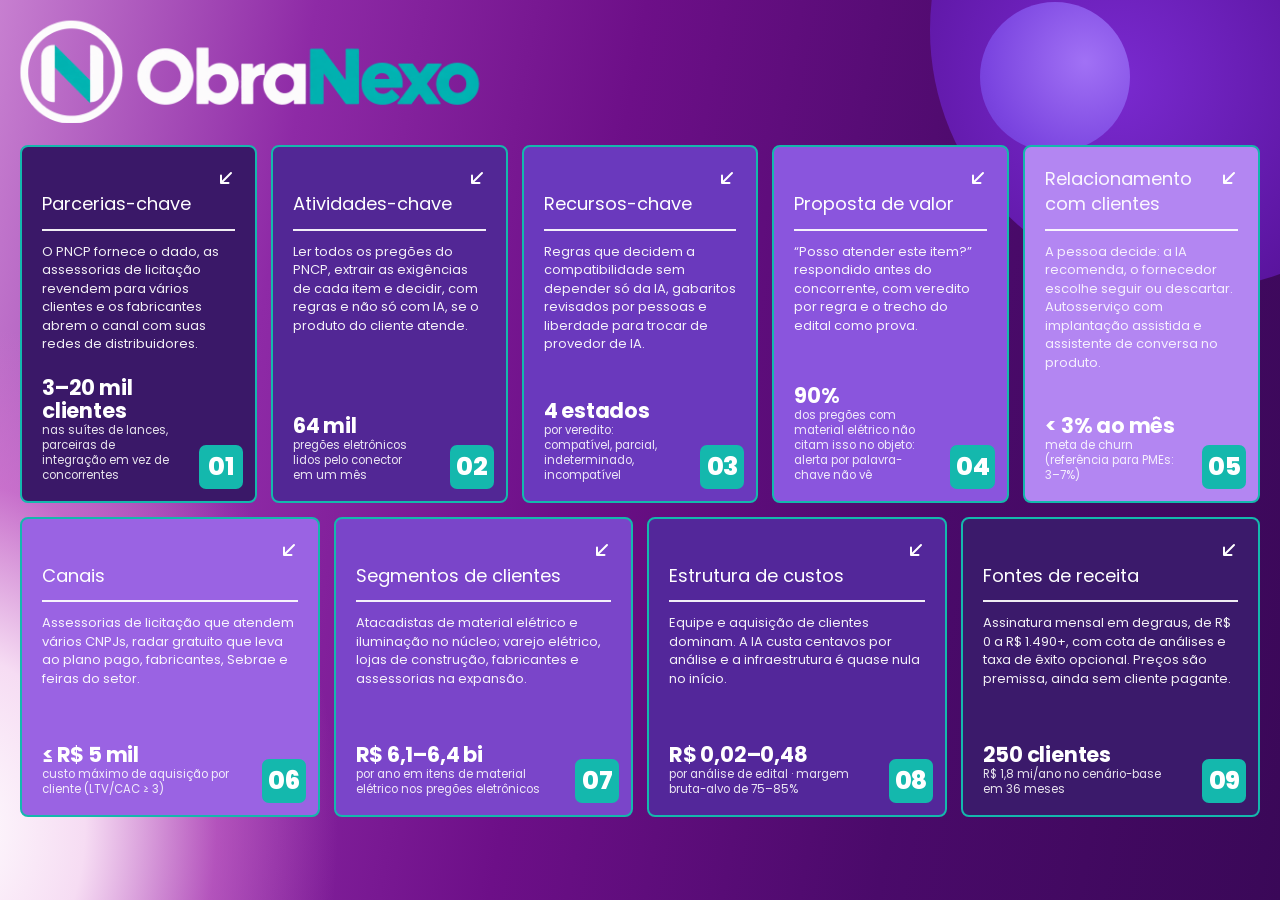
==== docs/index.html @ 1417b8d1 "docs(canvas): número-âncora de Parcerias-chave passa a ser a base de clientes das suítes de lances C" ====
<!doctype html>
<html lang="pt-BR">
<head>
<meta charset="utf-8">
<meta name="viewport" content="width=device-width,initial-scale=1">
<title>Canvas ObraNexo</title>
<link rel="preconnect" href="https://fonts.googleapis.com">
<link rel="preconnect" href="https://fonts.gstatic.com" crossorigin>
<link rel="stylesheet" href="https://fonts.googleapis.com/css2?family=Poppins:wght@400;500;600;700;800&display=swap">
<style>
/* Layout: logo no topo → grade de 9 cartões (5 em cima, 4 embaixo) sobre degradê roxo, seguindo o template do Canva → cada cartão traz resumo e um número-âncora; a seta abre o detalhe em janela */
:root {
  --fundo: #4a0a6a;
  --fundo-escuro: #2c0646;
  --branco: #ffffff;
  --texto: #f3ecff;
  --texto-2: #dccbf5;
  --teal: #14b8ad;
  --teal-escuro: #0e6f69;
  --lavanda: #f1e8ff;
  --roxo-selo: #6a2fb8;
  --c1: #3a1868; --c2: #522795; --c3: #6a39bd; --c4: #8a55dd; --c5: #b386f2;
  --c6: #9a63e3; --c7: #7a45c9; --c8: #53279a; --c9: #3b1a6b;
  --t-fato: #a9d0ff; --t-proprio: #6ff0e4; --t-estim: #ffd583; --t-prem: #ecd2ff; --t-interno: #d6cce6;
  --f-corpo: 'Poppins', system-ui, -apple-system, 'Segoe UI', sans-serif;
  color-scheme: dark;
}
* { box-sizing: border-box; }
html { background: var(--fundo-escuro); }
body {
  margin: 0; min-height: 100vh; font-family: var(--f-corpo); color: var(--texto); font-size: 14px; line-height: 1.45;
  background:
    radial-gradient(ellipse 38% 70% at -4% 92%, #ffffff 0%, #f6dcf3 28%, rgba(214, 120, 210, 0.55) 55%, rgba(160, 60, 180, 0) 80%),
    linear-gradient(100deg, #c77fd0 0%, #8e2aa6 22%, #6d0f88 45%, #4a0a6a 72%, #3a0858 100%);
  background-color: var(--fundo);
  padding-left: max(16px, env(safe-area-inset-left, 0px)); padding-right: max(16px, env(safe-area-inset-right, 0px));
  padding-block: 20px 36px;
  position: relative; overflow-x: hidden; -webkit-font-smoothing: antialiased;
}
/* esferas do canto superior direito */
body::before, body::after { content: ""; position: absolute; border-radius: 50%; pointer-events: none; z-index: 0; }
body::before {
  width: 520px; height: 520px; right: -170px; top: -230px;
  background: radial-gradient(circle at 35% 60%, #7a2ad0 0%, #5a149e 55%, #43107a 100%);
}
body::after {
  width: 150px; height: 150px; right: 150px; top: 2px;
  background: radial-gradient(circle at 70% 40%, #a171f5 0%, #7b45e0 70%, #6b35d0 100%);
}

.palco { position: relative; z-index: 1; max-width: 1240px; margin: 0 auto; display: grid; gap: 22px; }

.logo { width: min(460px, 82vw); aspect-ratio: 1780 / 400; position: relative; overflow: hidden; max-width: 100%; }
.logo img { position: absolute; width: 112.36%; max-width: none; left: -6.18%; top: -28.75%; }
.logo h1 { position: absolute; width: 1px; height: 1px; overflow: hidden; clip: rect(0 0 0 0); margin: 0; }

.grade { display: grid; grid-template-columns: repeat(20, minmax(0, 1fr)); gap: 14px; }
.cartao { grid-column: span 4; }
.cartao.baixo { grid-column: span 5; }

.cartao {
  position: relative; min-width: 0; min-height: 300px;
  background: var(--cor); border: 2px solid var(--teal); border-radius: 8px;
  padding: 20px 20px 18px; display: flex; flex-direction: column; gap: 12px;
  cursor: pointer; transition: transform .18s ease, box-shadow .18s ease;
}
.cartao:hover { transform: translateY(-3px); box-shadow: 0 14px 30px rgba(20, 0, 40, 0.35); }
.cartao h2 {
  margin: 0; padding-right: 30px; font-size: 18px; font-weight: 400; line-height: 1.38; color: var(--branco);
  min-height: 2.76em; text-wrap: balance; display: flex; align-items: flex-end;
}
.cartao .regua { height: 2px; background: var(--branco); opacity: .92; }
.cartao p { margin: 0; font-size: 13px; line-height: 1.42; color: var(--branco); opacity: .93; }
.c5 p, .c5 h2 { color: #fbf7ff; }

/* número-âncora do cartão, à esquerda do selo */
.destaque { margin-top: auto; padding: 10px 62px 0 0; display: grid; gap: 1px; min-height: 48px; }
.destaque b { font-size: 21px; font-weight: 700; line-height: 1.1; color: var(--branco); letter-spacing: -0.01em; font-variant-numeric: tabular-nums; }
.destaque span { font-size: 11.5px; line-height: 1.3; color: var(--branco); opacity: .88; }

.seta {
  position: absolute; top: 16px; right: 14px; width: 30px; height: 30px; border: 0; border-radius: 6px;
  background: transparent; color: var(--branco); cursor: pointer; display: grid; place-items: center; padding: 0;
  transition: background .15s ease, transform .2s ease;
}
.seta svg { width: 16px; height: 16px; }
.cartao:hover .seta { background: rgba(255, 255, 255, 0.16); transform: rotate(180deg); }
.seta:focus-visible { outline: 2px solid var(--branco); outline-offset: 2px; }

.selo {
  position: absolute; right: 12px; bottom: 12px; min-width: 44px; height: 44px; padding: 0 6px; border-radius: 7px;
  display: grid; place-items: center; font-weight: 800; font-size: 25px; letter-spacing: -0.02em;
  font-variant-numeric: tabular-nums; background: var(--teal); color: var(--branco);
}

.c1 { --cor: var(--c1); } .c2 { --cor: var(--c2); } .c3 { --cor: var(--c3); } .c4 { --cor: var(--c4); } .c5 { --cor: var(--c5); }
.c6 { --cor: var(--c6); } .c7 { --cor: var(--c7); } .c8 { --cor: var(--c8); } .c9 { --cor: var(--c9); }

/* Janela de detalhe */
dialog {
  width: min(640px, calc(100vw - 32px)); max-height: calc(100vh - 48px); padding: 0; border: 2px solid var(--teal); border-radius: 10px;
  background: var(--c1); color: var(--texto); overflow: auto;
}
dialog::backdrop { background: rgba(28, 4, 48, 0.62); backdrop-filter: blur(3px); }
.det { display: grid; gap: 16px; padding: 24px 24px 26px; }
.det-topo { display: flex; align-items: center; gap: 14px; }
.det-topo .selo { position: static; flex: none; }
.det-topo h2 { margin: 0; font-size: 22px; font-weight: 500; line-height: 1.25; color: var(--branco); flex: 1; text-wrap: balance; }
.fechar {
  flex: none; width: 36px; height: 36px; border-radius: 8px; border: 1px solid rgba(255, 255, 255, 0.3);
  background: transparent; color: var(--branco); font: 500 20px/1 var(--f-corpo); cursor: pointer;
}
.fechar:hover { background: rgba(255, 255, 255, 0.12); }
.fechar:focus-visible { outline: 2px solid var(--teal); outline-offset: 2px; }
.det .regua { height: 2px; background: var(--branco); opacity: .9; }
.det .resumo { margin: 0; font-size: 15px; font-weight: 500; color: var(--branco); max-width: 60ch; }
.det h3 { margin: 0; font-size: 12px; font-weight: 600; letter-spacing: .08em; text-transform: uppercase; color: var(--t-proprio); }
.secao { display: grid; gap: 9px; padding-top: 6px; border-top: 1px solid rgba(255, 255, 255, 0.14); }
.det ul { margin: 0; padding: 0; list-style: none; display: grid; gap: 9px; }
.det li { position: relative; padding-left: 18px; font-size: 13.5px; color: var(--texto); }
.det li::before { content: ""; position: absolute; left: 0; top: .6em; width: 7px; height: 7px; border-radius: 2px; background: var(--teal); }
.det li small { display: block; color: var(--texto-2); font-size: 12.5px; }
.det li .tag { margin-left: 6px; }
.det .nota { margin: 0; font-size: 12.5px; color: var(--texto-2); }
.ancoras { display: grid; gap: 10px; }
.ancora { border: 1px solid rgba(255, 255, 255, 0.18); border-radius: 8px; padding: 12px 14px; display: grid; gap: 3px; background: rgba(255, 255, 255, 0.05); }
.ancora b { font-size: 20px; font-weight: 700; color: var(--branco); letter-spacing: -0.01em; font-variant-numeric: tabular-nums; }
.ancora span { font-size: 12.5px; color: var(--texto-2); }
.tag { font-size: 10.5px; font-weight: 600; letter-spacing: .07em; text-transform: uppercase; white-space: nowrap; }
.tag::before { content: "● "; }
.t-fato { color: var(--t-fato); } .t-proprio { color: var(--t-proprio); } .t-estim { color: var(--t-estim); }
.t-prem { color: var(--t-prem); } .t-interno { color: var(--t-interno); }
.planos { display: grid; grid-template-columns: repeat(4, minmax(0, 1fr)); gap: 8px; }
.plano { border: 1px solid rgba(255, 255, 255, 0.22); border-radius: 8px; padding: 10px; display: grid; gap: 1px; }
.plano b { font-size: 16px; color: var(--branco); font-variant-numeric: tabular-nums; }
.plano span { font-size: 12px; color: var(--texto-2); }

@media (max-width: 1080px) {
  .grade { grid-template-columns: repeat(6, minmax(0, 1fr)); }
  .cartao, .cartao.baixo { grid-column: span 2; }
  .cartao.baixo.par { grid-column: span 3; }
}
@media (max-width: 760px) {
  .grade { grid-template-columns: repeat(2, minmax(0, 1fr)); }
  .cartao, .cartao.baixo, .cartao.baixo.par { grid-column: span 1; }
  .cartao.ultimo { grid-column: span 2; }
  body::before { width: 340px; height: 340px; right: -150px; top: -170px; }
  body::after { width: 90px; height: 90px; right: 90px; top: 4px; }
}
@media (max-width: 480px) {
  .grade { grid-template-columns: 1fr; }
  .cartao.ultimo { grid-column: span 1; }
  .cartao { min-height: 0; }
  .planos { grid-template-columns: repeat(2, minmax(0, 1fr)); }
}
@media (prefers-reduced-motion: reduce) {
  .cartao, .seta { transition: none; }
  .cartao:hover { transform: none; }
  .cartao:hover .seta { transform: none; }
}
</style>
</head>
<body>

<main class="palco">
  <div class="logo"><img src="[data-uri]" alt=""><h1>ObraNexo · Business Model Canvas</h1></div>
  <section class="grade" id="grade" aria-label="Business Model Canvas do ObraNexo"></section>
</main>

<dialog id="janela" aria-labelledby="det-titulo">
  <div class="det" id="det"></div>
</dialog>

<script>
const T = {
  fato: ['t-fato', 'fato publicado'],
  proprio: ['t-proprio', 'dado próprio · PNCP'],
  estim: ['t-estim', 'estimativa'],
  prem: ['t-prem', 'premissa a validar'],
  interno: ['t-interno', 'dado interno, não auditado']
};

const BLOCOS = [
  {
    titulo: 'Parcerias-chave',
    resumo: 'O PNCP fornece o dado, as assessorias de licitação revendem para vários clientes e os fabricantes abrem o canal com suas redes de distribuidores.',
    destaque: ['3–20 mil clientes', 'nas suítes de lances, parceiras de integração em vez de concorrentes'],
    itens: [
      ['PNCP / MGI', 'dados abertos que viabilizam o modelo (Lei 14.133, art. 174)'],
      ['Assessorias de licitação', 'revenda para vários clientes'],
      ['AKCIT / Embrapii, FAPEG e Finep', 'P&D e fomento'],
      ['Google, Anthropic e Groq', 'vários provedores de IA, com troca automática'],
      ['GCP', 'hospedagem e execução'],
      ['Fabricantes, ABILUX, ABINEE, Sebrae e INMETRO', 'canal, catálogos e normas'],
      ['Suítes de lances', 'integração em vez de disputa']
    ],
    ancoras: [
      ['3–20 mil clientes', 'declarados pelas suítes de lances, que o ObraNexo quer integrar em vez de disputar', 'fato'],
      ['R$ 85,4 mil', 'Centelha GO por projeto · Embrapii financia até 50% sem reembolso', 'fato']
    ]
  },
  {
    titulo: 'Atividades-chave',
    resumo: 'Ler todos os pregões do PNCP, extrair as exigências de cada item e decidir, com regras e não só com IA, se o produto do cliente atende.',
    destaque: ['64 mil', 'pregões eletrônicos lidos pelo conector em um mês'],
    itens: [
      ['Conector PNCP e observatório do nicho', 'prospecção diária de pregões e itens'],
      ['Orquestração dos agentes de IA', 'sete agentes na análise completa de um edital'],
      ['Motor de regras e taxonomia elétrica', 'decide a compatibilidade de forma determinística'],
      ['Benchmark com gabaritos revisados', 'mede acerto e rastreabilidade a cada versão'],
      ['Venda por assessorias e fabricantes', '']
    ],
    ancoras: [['64.473', 'pregões eletrônicos do PNCP lidos na medição própria (24/09–23/10/2026 e junho/2026)', 'proprio']]
  },
  {
    titulo: 'Recursos-chave',
    resumo: 'Regras que decidem a compatibilidade sem depender só da IA, gabaritos revisados por pessoas e liberdade para trocar de provedor de IA.',
    destaque: ['4 estados', 'por veredito: compatível, parcial, indeterminado, incompatível'],
    itens: [
      ['Motor determinístico com 4 estados', 'compatível, parcial, indeterminado ou incompatível'],
      ['Gabaritos rotulados por humanos', 'base do benchmark'],
      ['Roteador entre provedores de IA', 'escolhe o modelo por etapa e custo'],
      ['Casos reais e decisões dos clientes', 'melhoram regras e catálogo'],
      ['Equipe e reputação de rastreabilidade', 'cada conclusão vem com citação literal conferida']
    ],
    ancoras: []
  },
  {
    titulo: 'Proposta de valor',
    resumo: '“Posso atender este item?” respondido antes do concorrente, com veredito por regra e o trecho do edital como prova.',
    destaque: ['90%', 'dos pregões com material elétrico não citam isso no objeto: alerta por palavra-chave não vê'],
    itens: [
      ['Descobre os 90% de pregões que a busca por objeto não vê', 'leitura item a item, não só do objeto'],
      ['Compara cada exigência com cada produto do catálogo', 'compatível, parcial, indeterminado ou incompatível'],
      ['Caça garantia, prazo, amostra e ensaios escondidos nos anexos', ''],
      ['Prioridade, riscos e próximos passos em um dossiê', ''],
      ['Acha demanda indireta em obras', 'material elétrico dentro de editais de construção']
    ],
    secoes: [{
      titulo: 'O que só o ObraNexo faz',
      itens: [
        ['Compara item do edital com o catálogo usando regras, com o estado “indeterminado” explícito', 'só a LiciteCerto anuncia esse cruzamento, e sem regras determinísticas', 'fato'],
        ['Cada veredito traz a citação do edital conferida', 'a Acumi só oferece isso no chat', 'fato'],
        ['Catálogo montado a partir da ficha técnica do produto', ''],
        ['Demanda indireta em obras', 'nenhum concorrente pesquisado faz'],
        ['Vertical em elétrica e construção', 'suítes de lances e startups de IA de edital são horizontais']
      ],
      nota: 'Líderes declaram de 3 mil a 20 mil clientes e ler edital com IA já é padrão. O diferencial é a combinação, não uma função isolada.'
    }],
    ancoras: [
      ['R$ 110–700', 'custo interno evitado por edital analisado', 'estim'],
      ['100%', 'acerto por item e citações conferidas no conjunto de teste', 'interno']
    ]
  },
  {
    titulo: 'Relacionamento com clientes',
    resumo: 'A pessoa decide: a IA recomenda, o fornecedor escolhe seguir ou descartar. Autosserviço com implantação assistida e assistente de conversa no produto.',
    destaque: ['< 3% ao mês', 'meta de churn (referência para PMEs: 3–7%)'],
    itens: [
      ['A pessoa decide: seguir ou descartar', 'a IA recomenda, o fornecedor decide'],
      ['Autosserviço com implantação assistida', 'catálogo montado a partir das fichas técnicas'],
      ['Assistente de conversa no produto', 'busca licitações e consulta catálogo e análises'],
      ['Plano anual com desconto', 'reduz o churn']
    ],
    ancoras: [['< 3% ao mês', 'meta de churn (referência para PMEs: 3–7% ao mês)', 'prem']]
  },
  {
    titulo: 'Canais',
    resumo: 'Assessorias de licitação que atendem vários CNPJs, radar gratuito que leva ao plano pago, fabricantes, Sebrae e feiras do setor.',
    destaque: ['≤ R$ 5 mil', 'custo máximo de aquisição por cliente (LTV/CAC ≥ 3)'],
    itens: [
      ['Assessorias de licitação', 'revenda para vários CNPJs'],
      ['Radar gratuito → plano pago', 'freemium dentro do produto'],
      ['Fabricantes e redes de distribuidores', ''],
      ['Sebrae, feiras (Expolux, FEICON) e conteúdo', 'SEO sobre licitações de material elétrico']
    ],
    ancoras: [['≤ R$ 4,7–5 mil', 'custo máximo de aquisição por cliente (LTV/CAC ≥ 3)', 'estim']]
  },
  {
    titulo: 'Segmentos de clientes',
    resumo: 'Atacadistas de material elétrico e iluminação no núcleo; varejo elétrico, lojas de construção, fabricantes e assessorias na expansão.',
    destaque: ['R$ 6,1–6,4 bi', 'por ano em itens de material elétrico nos pregões eletrônicos'],
    itens: [
      ['Núcleo: atacadistas de material elétrico e iluminação', '3,4–4,2 mil empresas ativas'],
      ['Varejo elétrico', 'cerca de 45 mil empresas'],
      ['Lojas de material de construção', 'cerca de 215 mil'],
      ['Fabricantes de luminárias', ''],
      ['Assessorias e construtoras', 'demanda indireta em obras']
    ],
    secoes: [{
      titulo: 'Impacto público',
      itens: [
        ['−3,4% no preço a cada licitante a mais', 'estudo em municípios eslovacos', 'fato'],
        ['+2,2 p.p. de crescimento trimestral para a empresa que ganha um contrato', '93% das contratações vêm do desemprego ou da informalidade (NBER)', 'fato'],
        ['6–12% dos itens elétricos terminam desertos ou fracassados', 'linha de base a reduzir', 'proprio'],
        ['80% dos 22 milhões de pontos de iluminação pública ainda sem LED', 'cada 10 mil pontos LED ≈ 5,2 GWh/ano evitados', 'estim'],
        ['ODS 7.3, 8, 9, 11, 12.7 e 16', '']
      ]
    }],
    ancoras: [
      ['R$ 6,1–6,4 bi', 'por ano em itens elétricos, em cerca de 3 mil pregões por mês', 'proprio'],
      ['45%', 'dos itens elétricos são exclusivos para ME/EPP', 'proprio'],
      ['7–13 mil', 'empresas que vendem ou podem vender ao governo', 'estim']
    ]
  },
  {
    titulo: 'Estrutura de custos',
    resumo: 'Equipe e aquisição de clientes dominam. A IA custa centavos por análise e a infraestrutura é quase nula no início.',
    destaque: ['R$ 0,02–0,48', 'por análise de edital · margem bruta-alvo de 75–85%'],
    itens: [
      ['Equipe e aquisição de clientes', 'o custo dominante'],
      ['IA por análise: centavos em modelos baratos', 'escolher o modelo por etapa é a principal alavanca de margem'],
      ['Infraestrutura de R$ 0 a 300 por mês no início', 'a API do PNCP é pública e gratuita']
    ],
    ancoras: [
      ['R$ 0,02–0,48', 'por análise, com preços oficiais de out/2026', 'estim'],
      ['75–85%', 'margem bruta-alvo · equilíbrio com ~89 clientes se o custo fixo for R$ 40 mil/mês', 'estim']
    ]
  },
  {
    titulo: 'Fontes de receita',
    resumo: 'Assinatura mensal em degraus, de R$ 0 a R$ 1.490+, com cota de análises e taxa de êxito opcional. Preços são premissa, ainda sem cliente pagante.',
    destaque: ['250 clientes', 'R$ 1,8 mi/ano no cenário-base em 36 meses'],
    planos: [['R$ 0', 'Radar grátis'], ['R$ 397', 'Essencial'], ['R$ 897', 'Profissional'], ['R$ 1.490+', 'Assessorias e redes']],
    itens: [
      ['Assinatura mensal com cota de análises', 'créditos avulsos, multi-CNPJ e enterprise'],
      ['Taxa de êxito opcional', ''],
      ['Concorrentes cobram de R$ 101 a R$ 1.397 por mês', 'Siga Pregão, Licitei, Licita Já, Acumi']
    ],
    ancoras: [['250 clientes · R$ 1,8 mi/ano', 'cenário-base em 36 meses (de 100 a 500 clientes nos extremos)', 'prem']]
  }
];

const SETA = '<svg viewBox="0 0 16 16" fill="none" stroke="currentColor" stroke-width="2" stroke-linecap="round" stroke-linejoin="round" aria-hidden="true"><path d="M13 3 3 13M3 5.5V13h7.5"/></svg>';
const esc = s => s.replace(/&/g, '&amp;').replace(/</g, '&lt;').replace(/>/g, '&gt;');
const num = i => String(i + 1).padStart(2, '0');
const tag = t => t ? ` <span class="tag ${T[t][0]}">${T[t][1]}</span>` : '';
const lista = itens => `<ul>${itens.map(([t, s, g]) => `<li>${esc(t)}${tag(g)}${s ? `<small>${esc(s)}</small>` : ''}</li>`).join('')}</ul>`;

const grade = document.getElementById('grade');
grade.innerHTML = BLOCOS.map((b, i) => {
  const classes = ['cartao', 'c' + (i + 1)];
  if (i >= 5) classes.push('baixo');
  if (i === 7 || i === 8) classes.push('par');
  if (i === 8) classes.push('ultimo');
  return `<article class="${classes.join(' ')}" data-i="${i}">
    <h2>${esc(b.titulo)}</h2>
    <button class="seta" type="button" id="seta-${i + 1}" aria-label="Ver detalhe de ${esc(b.titulo)}">${SETA}</button>
    <div class="regua"></div>
    <p>${esc(b.resumo)}</p>
    <div class="destaque"><b>${esc(b.destaque[0])}</b><span>${esc(b.destaque[1])}</span></div>
    <span class="selo" aria-hidden="true">${num(i)}</span>
  </article>`;
}).join('');

const janela = document.getElementById('janela');
const det = document.getElementById('det');
let origem = null;

function abrir(i) {
  const b = BLOCOS[i];
  const planos = b.planos ? `<div class="planos">${b.planos.map(([v, n]) => `<div class="plano"><b>${esc(v)}</b><span>${esc(n)}</span></div>`).join('')}</div>` : '';
  const secoes = (b.secoes || []).map(s => `<div class="secao"><h3>${esc(s.titulo)}</h3>${lista(s.itens)}${s.nota ? `<p class="nota">${esc(s.nota)}</p>` : ''}</div>`).join('');
  const ancoras = b.ancoras.length ? `<div class="ancoras">${b.ancoras.map(([v, l, t]) =>
    `<div class="ancora"><b>${esc(v)}</b><span>${esc(l)}</span><span class="tag ${T[t][0]}">${T[t][1]}</span></div>`).join('')}</div>` : '';
  det.innerHTML = `
    <div class="det-topo">
      <span class="selo">${num(i)}</span>
      <h2 id="det-titulo">${esc(b.titulo)}</h2>
      <button class="fechar" type="button" id="fechar" aria-label="Fechar">×</button>
    </div>
    <div class="regua"></div>
    <p class="resumo">${esc(b.resumo)}</p>
    ${planos}${lista(b.itens)}${secoes}${ancoras}`;
  janela.style.background = getComputedStyle(document.querySelector('.c' + (i + 1))).getPropertyValue('--cor');
  if (i === 4 || i === 3) janela.style.background = 'var(--c3)';
  document.getElementById('fechar').addEventListener('click', () => janela.close());
  janela.showModal();
  det.scrollTop = 0;
}

grade.addEventListener('click', e => {
  const c = e.target.closest('.cartao');
  if (!c) return;
  origem = c.querySelector('.seta');
  abrir(+c.dataset.i);
});
janela.addEventListener('click', e => { if (e.target === janela) janela.close(); });
janela.addEventListener('close', () => { if (origem) origem.focus(); });
</script>

</body>
</html>
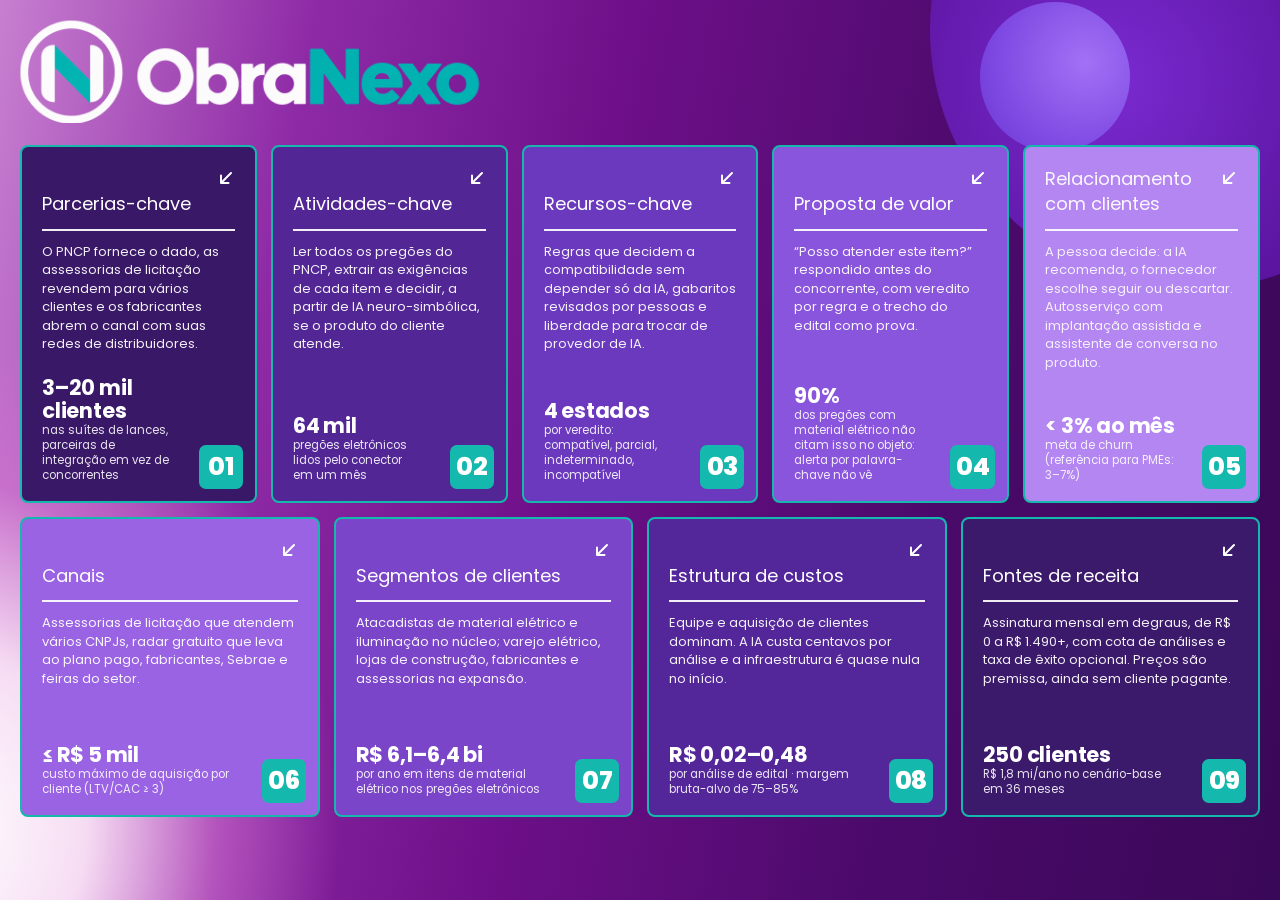
==== commit 42fdf31d: "docs(canvas): resumo de Atividades-chave cita IA neuro-simbólica Co-Authored-By: Claude Fable 5.1 <n" ====
--- a/docs/index.html
+++ b/docs/index.html
@@ -201,7 +201,7 @@
   },
   {
     titulo: 'Atividades-chave',
-    resumo: 'Ler todos os pregões do PNCP, extrair as exigências de cada item e decidir, com regras e não só com IA, se o produto do cliente atende.',
+    resumo: 'Ler todos os pregões do PNCP, extrair as exigências de cada item e decidir, a partir de IA neuro-simbólica, se o produto do cliente atende.',
     destaque: ['64 mil', 'pregões eletrônicos lidos pelo conector em um mês'],
     itens: [
       ['Conector PNCP e observatório do nicho', 'prospecção diária de pregões e itens'],
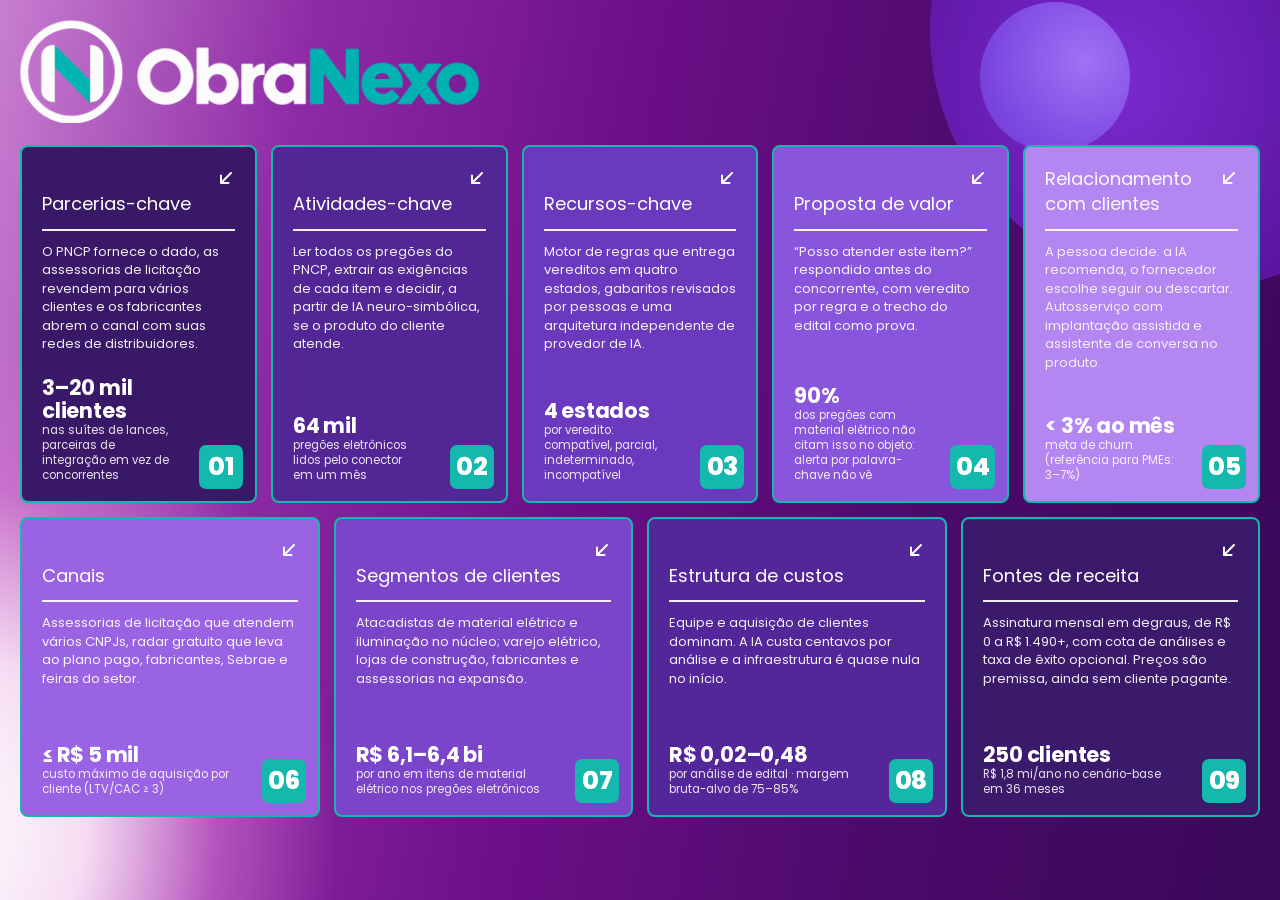
==== commit cc8efa95: "docs(canvas): reestrutura o resumo de Recursos-chave Co-Authored-By: Claude Fable 5.1 <noreply@anthr" ====
--- a/docs/index.html
+++ b/docs/index.html
@@ -214,7 +214,7 @@
   },
   {
     titulo: 'Recursos-chave',
-    resumo: 'Regras que decidem a compatibilidade sem depender só da IA, gabaritos revisados por pessoas e liberdade para trocar de provedor de IA.',
+    resumo: 'Motor de regras que entrega vereditos em quatro estados, gabaritos revisados por pessoas e uma arquitetura independente de provedor de IA.',
     destaque: ['4 estados', 'por veredito: compatível, parcial, indeterminado, incompatível'],
     itens: [
       ['Motor determinístico com 4 estados', 'compatível, parcial, indeterminado ou incompatível'],
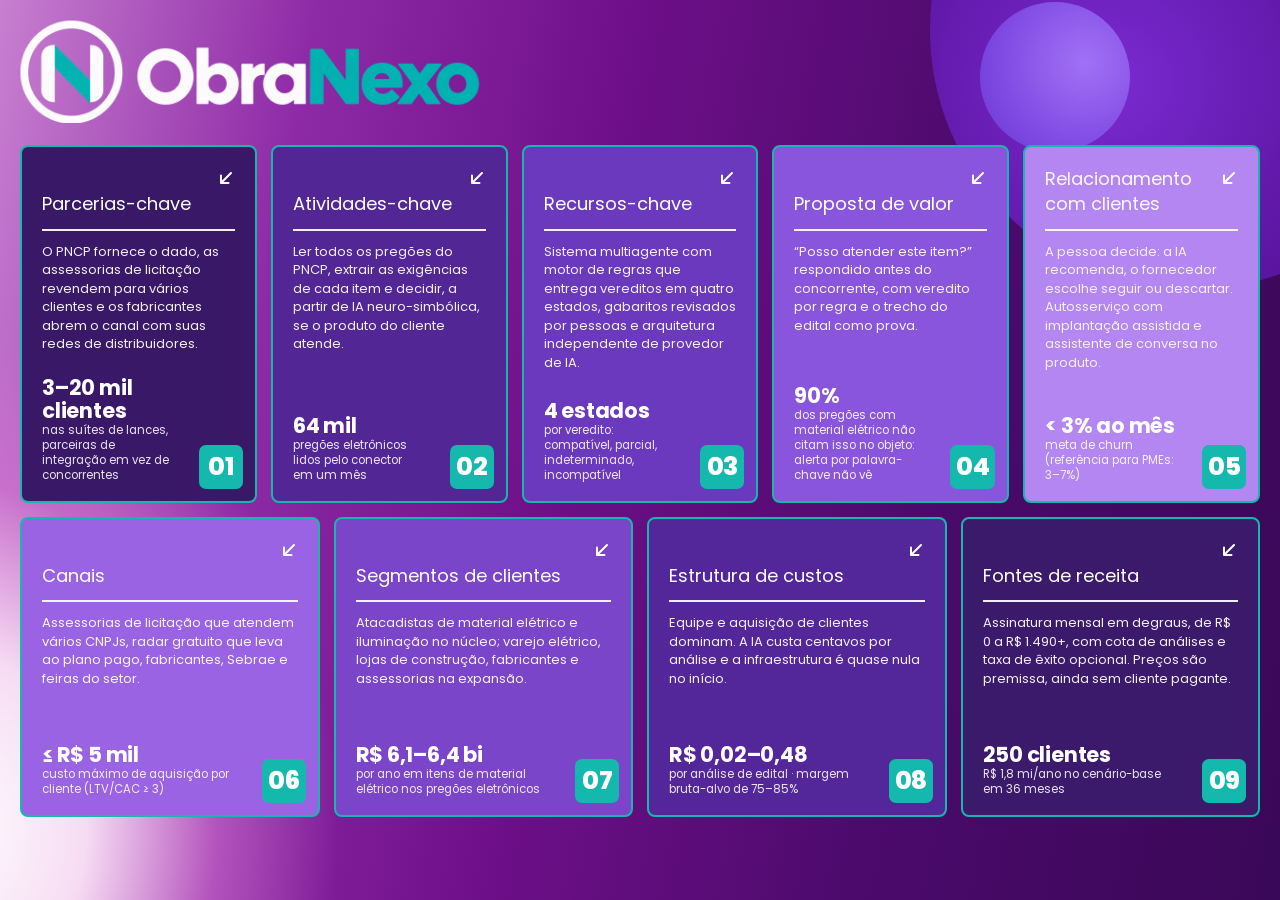
==== commit b8c16795: "docs(canvas): Recursos-chave destaca o sistema multiagente Co-Authored-By: Claude Fable 5.1 <noreply" ====
--- a/docs/index.html
+++ b/docs/index.html
@@ -214,9 +214,10 @@
   },
   {
     titulo: 'Recursos-chave',
-    resumo: 'Motor de regras que entrega vereditos em quatro estados, gabaritos revisados por pessoas e uma arquitetura independente de provedor de IA.',
+    resumo: 'Sistema multiagente com motor de regras que entrega vereditos em quatro estados, gabaritos revisados por pessoas e arquitetura independente de provedor de IA.',
     destaque: ['4 estados', 'por veredito: compatível, parcial, indeterminado, incompatível'],
     itens: [
+      ['Sistema multiagente', 'sete agentes especializados: prospecção, extração, catálogo, compatibilidade, evidência, riscos e dossiê'],
       ['Motor determinístico com 4 estados', 'compatível, parcial, indeterminado ou incompatível'],
       ['Gabaritos rotulados por humanos', 'base do benchmark'],
       ['Roteador entre provedores de IA', 'escolhe o modelo por etapa e custo'],
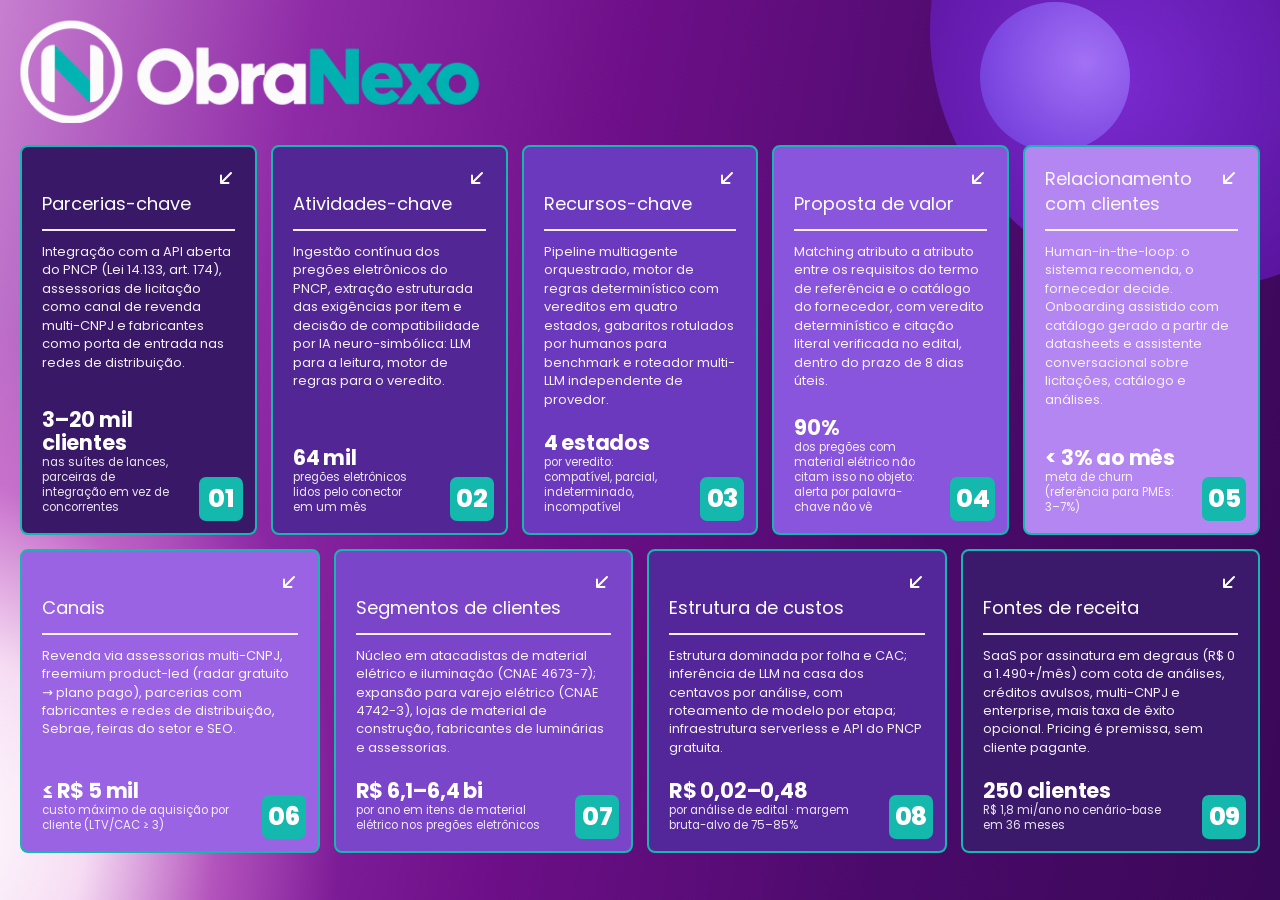
==== commit c05b4862: "docs(canvas): frases principais dos cartões em linguagem técnica Co-Authored-By: Claude Fable 5.1 <n" ====
--- a/docs/index.html
+++ b/docs/index.html
@@ -4,6 +4,8 @@
 <meta charset="utf-8">
 <meta name="viewport" content="width=device-width,initial-scale=1">
 <title>Canvas ObraNexo</title>
+<link rel="icon" type="image/png" sizes="64x64" href="favicon.png">
+<link rel="apple-touch-icon" sizes="180x180" href="apple-touch-icon.png">
 <link rel="preconnect" href="https://fonts.googleapis.com">
 <link rel="preconnect" href="https://fonts.gstatic.com" crossorigin>
 <link rel="stylesheet" href="https://fonts.googleapis.com/css2?family=Poppins:wght@400;500;600;700;800&display=swap">
@@ -183,7 +185,7 @@
 const BLOCOS = [
   {
     titulo: 'Parcerias-chave',
-    resumo: 'O PNCP fornece o dado, as assessorias de licitação revendem para vários clientes e os fabricantes abrem o canal com suas redes de distribuidores.',
+    resumo: 'Integração com a API aberta do PNCP (Lei 14.133, art. 174), assessorias de licitação como canal de revenda multi-CNPJ e fabricantes como porta de entrada nas redes de distribuição.',
     destaque: ['3–20 mil clientes', 'nas suítes de lances, parceiras de integração em vez de concorrentes'],
     itens: [
       ['PNCP / MGI', 'dados abertos que viabilizam o modelo (Lei 14.133, art. 174)'],
@@ -201,7 +203,7 @@
   },
   {
     titulo: 'Atividades-chave',
-    resumo: 'Ler todos os pregões do PNCP, extrair as exigências de cada item e decidir, a partir de IA neuro-simbólica, se o produto do cliente atende.',
+    resumo: 'Ingestão contínua dos pregões eletrônicos do PNCP, extração estruturada das exigências por item e decisão de compatibilidade por IA neuro-simbólica: LLM para a leitura, motor de regras para o veredito.',
     destaque: ['64 mil', 'pregões eletrônicos lidos pelo conector em um mês'],
     itens: [
       ['Conector PNCP e observatório do nicho', 'prospecção diária de pregões e itens'],
@@ -214,7 +216,7 @@
   },
   {
     titulo: 'Recursos-chave',
-    resumo: 'Sistema multiagente com motor de regras que entrega vereditos em quatro estados, gabaritos revisados por pessoas e arquitetura independente de provedor de IA.',
+    resumo: 'Pipeline multiagente orquestrado, motor de regras determinístico com vereditos em quatro estados, gabaritos rotulados por humanos para benchmark e roteador multi-LLM independente de provedor.',
     destaque: ['4 estados', 'por veredito: compatível, parcial, indeterminado, incompatível'],
     itens: [
       ['Sistema multiagente', 'sete agentes especializados: prospecção, extração, catálogo, compatibilidade, evidência, riscos e dossiê'],
@@ -228,7 +230,7 @@
   },
   {
     titulo: 'Proposta de valor',
-    resumo: '“Posso atender este item?” respondido antes do concorrente, com veredito por regra e o trecho do edital como prova.',
+    resumo: 'Matching atributo a atributo entre os requisitos do termo de referência e o catálogo do fornecedor, com veredito determinístico e citação literal verificada no edital, dentro do prazo de 8 dias úteis.',
     destaque: ['90%', 'dos pregões com material elétrico não citam isso no objeto: alerta por palavra-chave não vê'],
     itens: [
       ['Descobre os 90% de pregões que a busca por objeto não vê', 'leitura item a item, não só do objeto'],
@@ -248,14 +250,11 @@
       ],
       nota: 'Líderes declaram de 3 mil a 20 mil clientes e ler edital com IA já é padrão. O diferencial é a combinação, não uma função isolada.'
     }],
-    ancoras: [
-      ['R$ 110–700', 'custo interno evitado por edital analisado', 'estim'],
-      ['100%', 'acerto por item e citações conferidas no conjunto de teste', 'interno']
-    ]
+    ancoras: [['R$ 110–700', 'custo interno evitado por edital analisado', 'estim']]
   },
   {
     titulo: 'Relacionamento com clientes',
-    resumo: 'A pessoa decide: a IA recomenda, o fornecedor escolhe seguir ou descartar. Autosserviço com implantação assistida e assistente de conversa no produto.',
+    resumo: 'Human-in-the-loop: o sistema recomenda, o fornecedor decide. Onboarding assistido com catálogo gerado a partir de datasheets e assistente conversacional sobre licitações, catálogo e análises.',
     destaque: ['< 3% ao mês', 'meta de churn (referência para PMEs: 3–7%)'],
     itens: [
       ['A pessoa decide: seguir ou descartar', 'a IA recomenda, o fornecedor decide'],
@@ -267,7 +266,7 @@
   },
   {
     titulo: 'Canais',
-    resumo: 'Assessorias de licitação que atendem vários CNPJs, radar gratuito que leva ao plano pago, fabricantes, Sebrae e feiras do setor.',
+    resumo: 'Revenda via assessorias multi-CNPJ, freemium product-led (radar gratuito → plano pago), parcerias com fabricantes e redes de distribuição, Sebrae, feiras do setor e SEO.',
     destaque: ['≤ R$ 5 mil', 'custo máximo de aquisição por cliente (LTV/CAC ≥ 3)'],
     itens: [
       ['Assessorias de licitação', 'revenda para vários CNPJs'],
@@ -279,7 +278,7 @@
   },
   {
     titulo: 'Segmentos de clientes',
-    resumo: 'Atacadistas de material elétrico e iluminação no núcleo; varejo elétrico, lojas de construção, fabricantes e assessorias na expansão.',
+    resumo: 'Núcleo em atacadistas de material elétrico e iluminação (CNAE 4673-7); expansão para varejo elétrico (CNAE 4742-3), lojas de material de construção, fabricantes de luminárias e assessorias.',
     destaque: ['R$ 6,1–6,4 bi', 'por ano em itens de material elétrico nos pregões eletrônicos'],
     itens: [
       ['Núcleo: atacadistas de material elétrico e iluminação', '3,4–4,2 mil empresas ativas'],
@@ -306,7 +305,7 @@
   },
   {
     titulo: 'Estrutura de custos',
-    resumo: 'Equipe e aquisição de clientes dominam. A IA custa centavos por análise e a infraestrutura é quase nula no início.',
+    resumo: 'Estrutura dominada por folha e CAC; inferência de LLM na casa dos centavos por análise, com roteamento de modelo por etapa; infraestrutura serverless e API do PNCP gratuita.',
     destaque: ['R$ 0,02–0,48', 'por análise de edital · margem bruta-alvo de 75–85%'],
     itens: [
       ['Equipe e aquisição de clientes', 'o custo dominante'],
@@ -320,7 +319,7 @@
   },
   {
     titulo: 'Fontes de receita',
-    resumo: 'Assinatura mensal em degraus, de R$ 0 a R$ 1.490+, com cota de análises e taxa de êxito opcional. Preços são premissa, ainda sem cliente pagante.',
+    resumo: 'SaaS por assinatura em degraus (R$ 0 a 1.490+/mês) com cota de análises, créditos avulsos, multi-CNPJ e enterprise, mais taxa de êxito opcional. Pricing é premissa, sem cliente pagante.',
     destaque: ['250 clientes', 'R$ 1,8 mi/ano no cenário-base em 36 meses'],
     planos: [['R$ 0', 'Radar grátis'], ['R$ 397', 'Essencial'], ['R$ 897', 'Profissional'], ['R$ 1.490+', 'Assessorias e redes']],
     itens: [
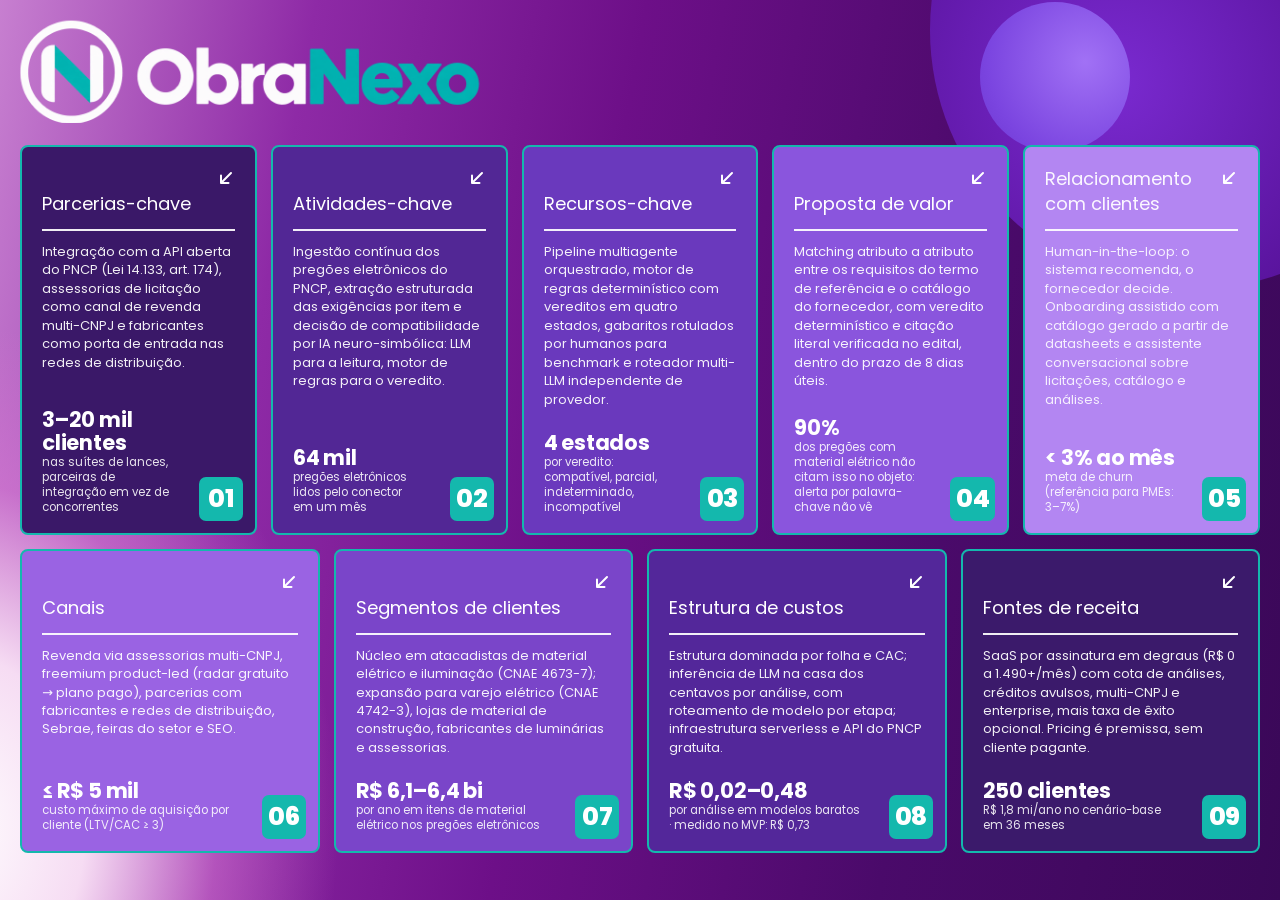
==== commit feda32d4: "docs(bmc): links e filtro do CI apontam para bmc/; custo medido de R$ 0,73 por análise nos canvas - " ====
--- a/docs/index.html
+++ b/docs/index.html
@@ -306,14 +306,15 @@
   {
     titulo: 'Estrutura de custos',
     resumo: 'Estrutura dominada por folha e CAC; inferência de LLM na casa dos centavos por análise, com roteamento de modelo por etapa; infraestrutura serverless e API do PNCP gratuita.',
-    destaque: ['R$ 0,02–0,48', 'por análise de edital · margem bruta-alvo de 75–85%'],
+    destaque: ['R$ 0,02–0,48', 'por análise em modelos baratos · medido no MVP: R$ 0,73'],
     itens: [
       ['Equipe e aquisição de clientes', 'o custo dominante'],
       ['IA por análise: centavos em modelos baratos', 'escolher o modelo por etapa é a principal alavanca de margem'],
       ['Infraestrutura de R$ 0 a 300 por mês no início', 'a API do PNCP é pública e gratuita']
     ],
     ancoras: [
-      ['R$ 0,02–0,48', 'por análise, com preços oficiais de out/2026', 'estim'],
+      ['R$ 0,02–0,48', 'por análise em modelos baratos, com preços oficiais de out/2026', 'estim'],
+      ['R$ 0,73', 'medido por análise no pregão de Itaberaí/GO (21 itens, 165 mil tokens, 78 s) com os modelos atuais do MVP; cai com modelo barato no Investigador e cache de contexto', 'interno'],
       ['75–85%', 'margem bruta-alvo · equilíbrio com ~89 clientes se o custo fixo for R$ 40 mil/mês', 'estim']
     ]
   },
